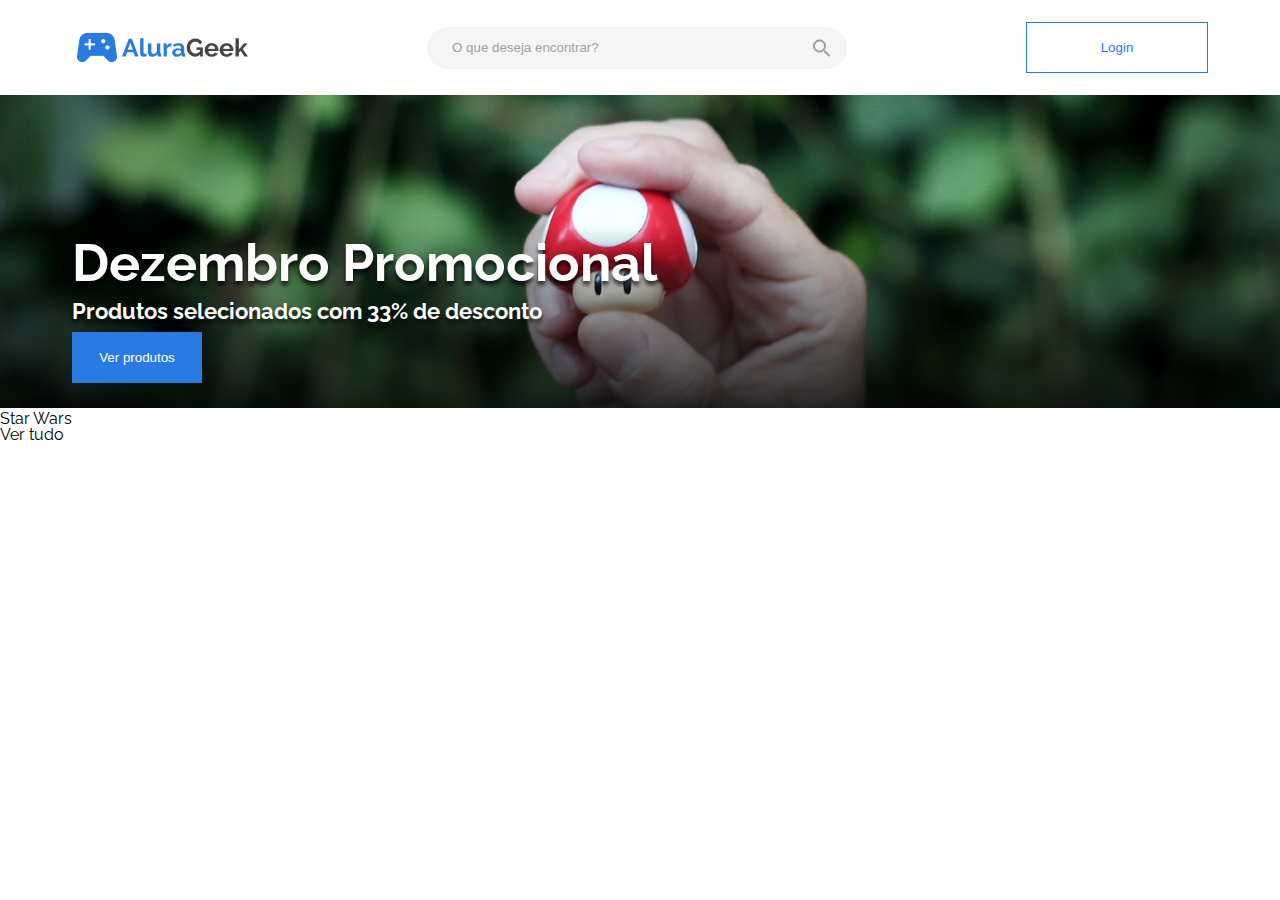
==== index.html @ d2045e69 "atualizaçao" ====
<!DOCTYPE html>
<html lang="pt-br">

<head>
    <meta charset="UTF-8">
    <meta http-equiv="X-UA-Compatible" content="IE=edge">
    <meta name="viewport" content="width=device-width, initial-scale=1.0">
    <title>Alurageek</title>
    <link rel="stylesheet" href="assets/css/reset.css">
    <link rel="shortcut icon" href="assets/imagens/favicon.ico" type="image/x-icon">
    <link rel="stylesheet" href="assets/css/style.css">
    <link rel="stylesheet" href="assets/css/cabecalho/cabecalho.css">
    <link rel="stylesheet" href="assets/css/cabecalho/cabecalho-pesquisa.css">
    <link rel="stylesheet" href="assets/css/cabecalho/cabecalho-login.css">
    <link rel="stylesheet" href="assets/css/banner/banner.css">
    <link rel="stylesheet" href="assets/css/banner/banner-imagem.css">
    <link rel="stylesheet" href="assets/css/banner/banner-titulo.css">
    <link rel="stylesheet" href="assets/css/banner/banner-texto.css">
    <link rel="stylesheet" href="assets/css/banner/banner-botao.css">
</head>

<body>
    <header>
        <div class="cabecalho">
            <img src="assets/imagens/Logo.png" alt="Logotipo do Alurageek" class="cabecalho__logo">
            <input type="text" placeholder="O que deseja encontrar?" class="cabecalho__pesquisa">
            <input type="button" value="Login" class="cabecalho__login">
        </div>
    </header>
    <main>
        <section class="banner">
            <img src="assets/imagens/banner.png" alt="banner" class="banner__imagem">
            <div class="banner__conteudo">
                <h2 class="banner__titulo">Dezembro Promocional</h2>
                <p class="banner__texto">Produtos selecionados com 33% de desconto</p>
                <input type="button" class="banner__botao" value="Ver produtos">
            </div>
        </section>
        <section class="produtos">
            <div class="produtos__fila-1">
                <div class="produtos__secao">
                    <h2>Star Wars</h2>
                    <h3>Ver tudo</h3>
                </div>
                <img src="" alt="">
                <p></p>
                <p></p>
                <p></p>
            </div>
            <div class="produtos__fila-2"></div>
            <div class="produtos__fila-3"></div>
        </section>
    </main>
</body>

</html>
---- assets/css/style.css ----
@import url('https://fonts.googleapis.com/css2?family=Raleway&display=swap'); 

body {
    font-family: Raleway;
}
---- assets/css/cabecalho/cabecalho.css ----
.cabecalho {
    max-width: 1136px;
    margin: 0 auto ;
    display: flex;
    height: 95px;
    align-items: center;
    justify-content: space-between;
}
---- assets/css/cabecalho/cabecalho-pesquisa.css ----
.cabecalho__pesquisa {
    width: 393px;
    height: 40px;
    border-radius: 50px;
    border: none;
    background-color: #f5f5f5;
    padding-left: 25px;
    background-image: url(../../imagens/pesquisa.png);
    background-repeat: no-repeat;
    background-position: 96%;
}

.cabecalho__pesquisa::placeholder {
    color: #A2A2A2;
}
---- assets/css/cabecalho/cabecalho-login.css ----
.cabecalho__login {
    width: 182px;
    height: 51px;
    background-color: #ffffff;
    border: solid #2A7AE4 1px;
    color: #2A7AE4;
}
---- assets/css/banner/banner.css ----
.banner {
    position: relative;
}

.banner__conteudo {
    max-width: 1136px;
    margin: 0 auto ;
}
---- assets/css/banner/banner-imagem.css ----
.banner__imagem{
    background: no-repeat center / cover;
    width: 100%;   
}
---- assets/css/banner/banner-titulo.css ----
.banner__titulo {
    color: #fdfdfd;
    position: absolute;
    text-shadow: 0 4px 4px rgba(0, 0, 0, 0.75);
    text-align: center;
    font-family: 'Raleway';
    font-size: 52px;
    font-weight: bold;
    top: 45%;
}
---- assets/css/banner/banner-texto.css ----
.banner__texto {
    color: #fdfdfd;
    position: absolute;
    text-shadow: 0 4px 4px rgba(0, 0, 0, 0.75);
    top: 65%;
    text-align: center;
    font-size: 22px;
    font-weight: bold;
}
---- assets/css/banner/banner-botao.css ----
.banner__botao {
    color: #ffffff;
    background-color: #2A7AE4;
    position: absolute;
    border: none;
    top: 75%;
    text-align: center;
    width: 130px;
    height: 51px;
}
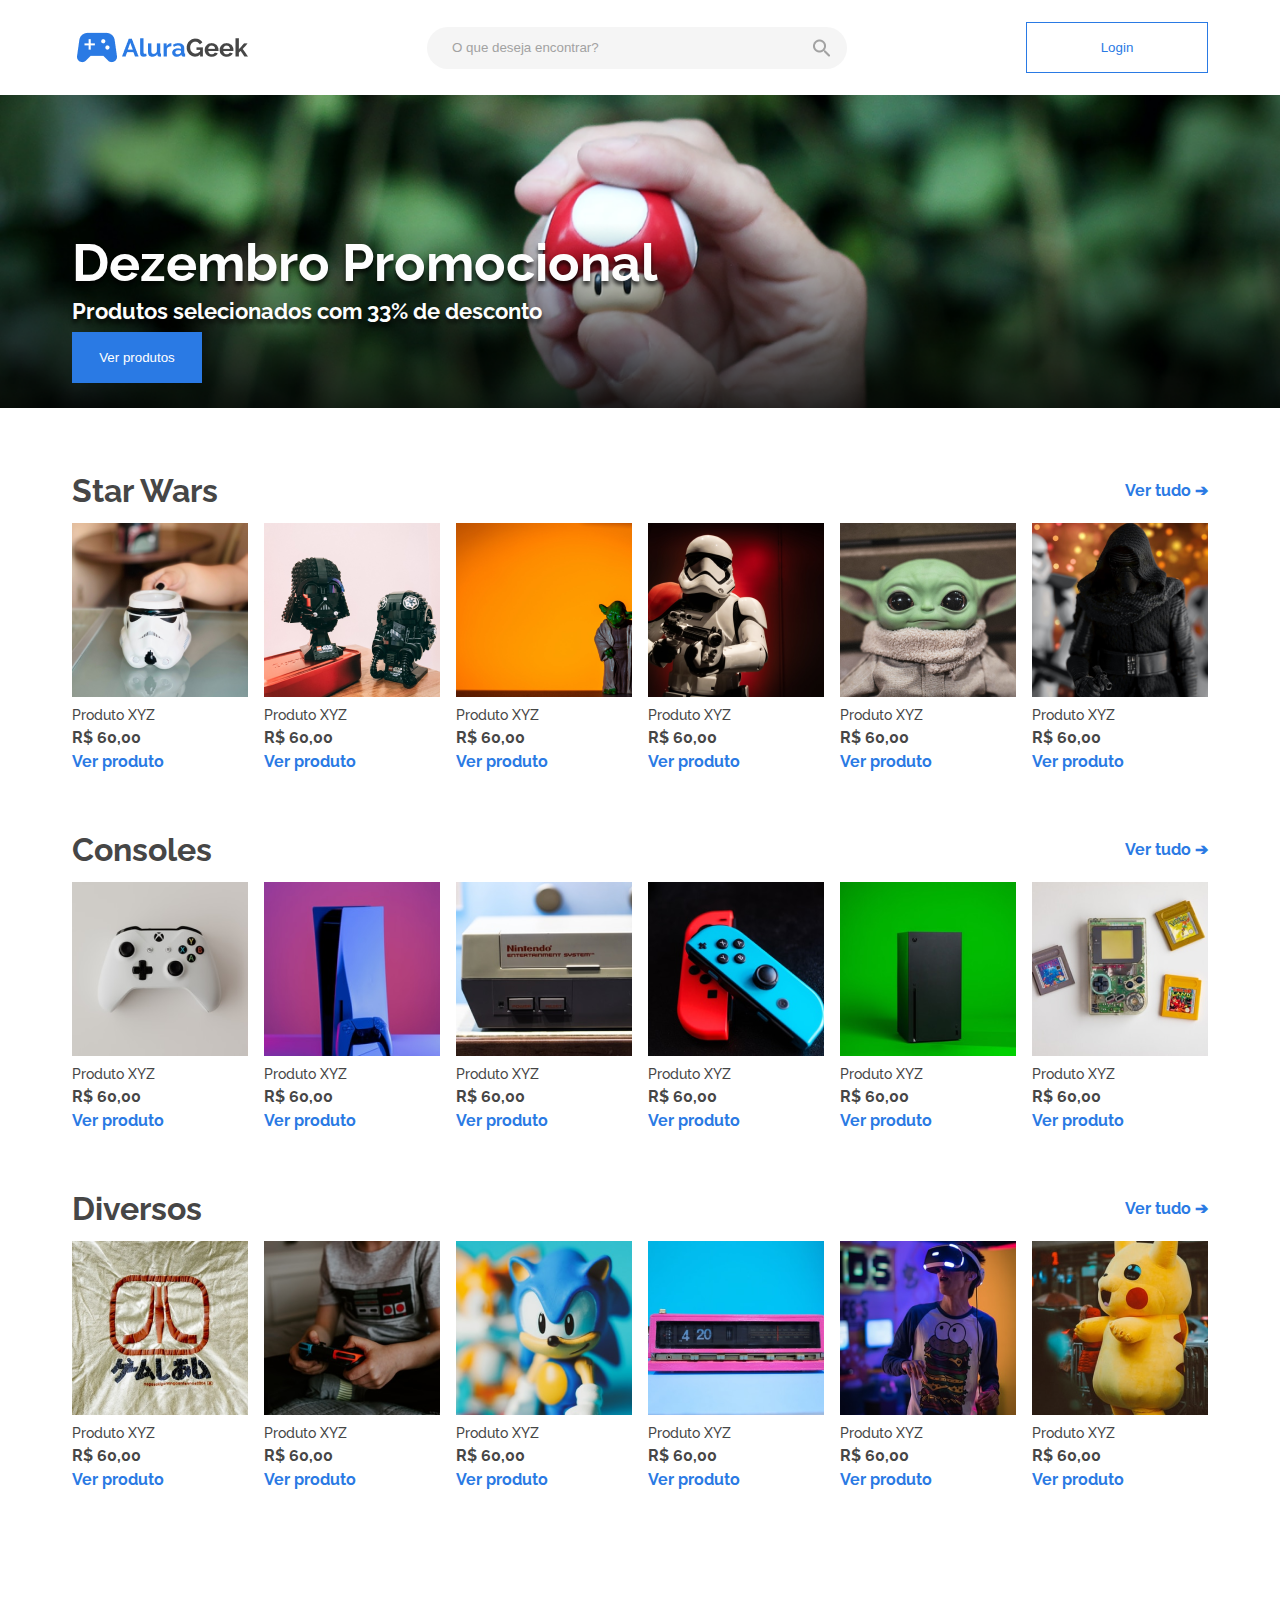
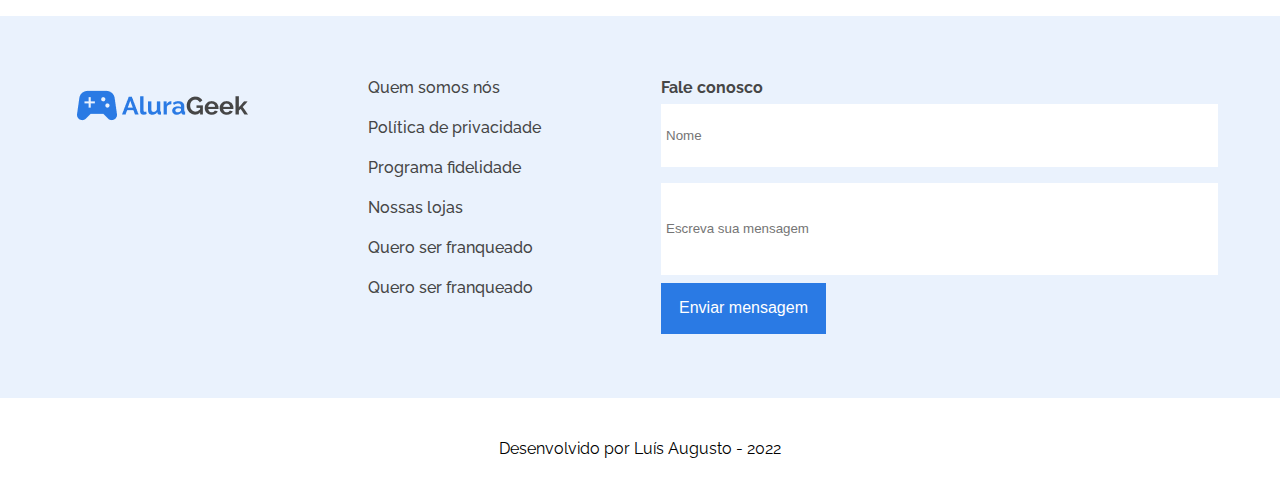
==== commit c4ab11a4: "mais um projeto concluido" ====
--- a/index.html
+++ b/index.html
@@ -17,6 +17,8 @@
     <link rel="stylesheet" href="assets/css/banner/banner-titulo.css">
     <link rel="stylesheet" href="assets/css/banner/banner-texto.css">
     <link rel="stylesheet" href="assets/css/banner/banner-botao.css">
+    <link rel="stylesheet" href="assets/css/produtos/produtos.css">
+    <link rel="stylesheet" href="assets/css/fale-conosco/fale-conosco.css">
 </head>
 
 <body>
@@ -24,7 +26,7 @@
         <div class="cabecalho">
             <img src="assets/imagens/Logo.png" alt="Logotipo do Alurageek" class="cabecalho__logo">
             <input type="text" placeholder="O que deseja encontrar?" class="cabecalho__pesquisa">
-            <input type="button" value="Login" class="cabecalho__login">
+            <a href="login.html"><input type="button" value="Login" class="cabecalho__login"></a>
         </div>
     </header>
     <main>
@@ -37,20 +39,162 @@
             </div>
         </section>
         <section class="produtos">
-            <div class="produtos__fila-1">
-                <div class="produtos__secao">
-                    <h2>Star Wars</h2>
-                    <h3>Ver tudo</h3>
+            <div class="produtos__secao">
+                <h2 class="produtos__titulo">Star Wars</h2>
+                <a href="#" class="produtos__vertudo">Ver tudo</a>
+            </div>
+            <div class="produtos__fila">
+                <article>
+                    <img src="assets/imagens/imgsw1.png" alt="">
+                    <p class="produtos__nome">Produto XYZ</p>
+                    <p class="produtos__preco">R$ 60,00</p>
+                    <p class="produtos__verproduto">Ver produto</p>
+                </article>
+                <article>
+                    <img src="assets/imagens/imgsw2.png" alt="">
+                    <p class="produtos__nome">Produto XYZ</p>
+                    <p class="produtos__preco">R$ 60,00</p>
+                    <p class="produtos__verproduto">Ver produto</p>
+                </article>
+                <article>
+                    <img src="assets/imagens/imgsw3.png" alt="">
+                    <p class="produtos__nome">Produto XYZ</p>
+                    <p class="produtos__preco">R$ 60,00</p>
+                    <p class="produtos__verproduto">Ver produto</p>
+                </article>
+                <article>
+                    <img src="assets/imagens/imgsw4.png" alt="">
+                    <p class="produtos__nome">Produto XYZ</p>
+                    <p class="produtos__preco">R$ 60,00</p>
+                    <p class="produtos__verproduto">Ver produto</p>
+                </article>
+                <article>
+                    <img src="assets/imagens/imgsw5.png" alt="">
+                    <p class="produtos__nome">Produto XYZ</p>
+                    <p class="produtos__preco">R$ 60,00</p>
+                    <p class="produtos__verproduto">Ver produto</p>
+                </article>
+                <article>
+                    <img src="assets/imagens/imgsw6.png" alt="">
+                    <p class="produtos__nome">Produto XYZ</p>
+                    <p class="produtos__preco">R$ 60,00</p>
+                    <p class="produtos__verproduto">Ver produto</p>
+                </article>
+            </div>
+            <div class="produtos__secao">
+                <h2 class="produtos__titulo">Consoles</h2>
+                <a href="#" class="produtos__vertudo">Ver tudo</a>
+            </div>
+            <div class="produtos__fila">
+                <article>
+                    <img src="assets/imagens/imgconsole1.png" alt="">
+                    <p class="produtos__nome">Produto XYZ</p>
+                    <p class="produtos__preco">R$ 60,00</p>
+                    <p class="produtos__verproduto">Ver produto</p>
+                </article>
+                <article>
+                    <img src="assets/imagens/imgconsole2.png" alt="">
+                    <p class="produtos__nome">Produto XYZ</p>
+                    <p class="produtos__preco">R$ 60,00</p>
+                    <p class="produtos__verproduto">Ver produto</p>
+                </article>
+                <article>
+                    <img src="assets/imagens/imgconsole3.png" alt="">
+                    <p class="produtos__nome">Produto XYZ</p>
+                    <p class="produtos__preco">R$ 60,00</p>
+                    <p class="produtos__verproduto">Ver produto</p>
+                </article>
+                <article>
+                    <img src="assets/imagens/imgconsole4.png" alt="">
+                    <p class="produtos__nome">Produto XYZ</p>
+                    <p class="produtos__preco">R$ 60,00</p>
+                    <p class="produtos__verproduto">Ver produto</p>
+                </article>
+                <article>
+                    <img src="assets/imagens/imgconsole5.png" alt="">
+                    <p class="produtos__nome">Produto XYZ</p>
+                    <p class="produtos__preco">R$ 60,00</p>
+                    <p class="produtos__verproduto">Ver produto</p>
+                </article>
+                <article>
+                    <img src="assets/imagens/imgconsole6.png" alt="">
+                    <p class="produtos__nome">Produto XYZ</p>
+                    <p class="produtos__preco">R$ 60,00</p>
+                    <p class="produtos__verproduto">Ver produto</p>
+                </article>
+            </div>
+
+            <div class="produtos__secao">
+                <h2 class="produtos__titulo">Diversos</h2>
+                <a href="#" class="produtos__vertudo">Ver tudo</a>
+            </div>
+            <div class="produtos__fila">
+                <article>
+                    <img src="assets/imagens/imgdiverso1.png" alt="">
+                    <p class="produtos__nome">Produto XYZ</p>
+                    <p class="produtos__preco">R$ 60,00</p>
+                    <p class="produtos__verproduto">Ver produto</p>
+                </article>
+                <article>
+                    <img src="assets/imagens/imgdiverso2.png" alt="">
+                    <p class="produtos__nome">Produto XYZ</p>
+                    <p class="produtos__preco">R$ 60,00</p>
+                    <p class="produtos__verproduto">Ver produto</p>
+                </article>
+                <article>
+                    <img src="assets/imagens/imgdiverso3.png" alt="">
+                    <p class="produtos__nome">Produto XYZ</p>
+                    <p class="produtos__preco">R$ 60,00</p>
+                    <p class="produtos__verproduto">Ver produto</p>
+                </article>
+                <article>
+                    <img src="assets/imagens/imgdiverso4.png" alt="">
+                    <p class="produtos__nome">Produto XYZ</p>
+                    <p class="produtos__preco">R$ 60,00</p>
+                    <p class="produtos__verproduto">Ver produto</p>
+                </article>
+                <article>
+                    <img src="assets/imagens/imgdiverso5.png" alt="">
+                    <p class="produtos__nome">Produto XYZ</p>
+                    <p class="produtos__preco">R$ 60,00</p>
+                    <p class="produtos__verproduto">Ver produto</p>
+                </article>
+                <article>
+                    <img src="assets/imagens/imgdiverso6.png" alt="">
+                    <p class="produtos__nome">Produto XYZ</p>
+                    <p class="produtos__preco">R$ 60,00</p>
+                    <p class="produtos__verproduto">Ver produto</p>
+                </article>
+            </div>
+        </section>
+        <section class="faleconosco">
+            <div class="faleconosco__conteudo">
+                <img src="assets/imagens/Logo.png" alt="">
+                <div class="faleconosco__links">
+                    <ul>
+                        <li><a href="">Quem somos nós</a>
+                        <li><a href="">Política de privacidade</a>
+                        <li><a href="">Programa fidelidade</a>
+                        <li><a href="">Nossas lojas</a>
+                        <li><a href="">Quero ser franqueado</a>
+                        <li><a href="">Quero ser franqueado</a>
+                    </ul>
                 </div>
-                <img src="" alt="">
-                <p></p>
-                <p></p>
-                <p></p>
-            </div>
-            <div class="produtos__fila-2"></div>
-            <div class="produtos__fila-3"></div>
+                <div class="faleconosco__formulario">
+                    <h2 class="faleconosco__form-titulo">Fale conosco</h2>
+                    <form action="" class="adicionar">
+                        <input type="text" name="nome" id="nome" placeholder="Nome" class="faleconosco__form-nome">
+                        <input name="texto" type="text" class="faleconosco__form-texto"
+                            placeholder="Escreva sua mensagem"></textarea>
+                        <input type="submit" value="Enviar mensagem" class="faleconosco__form-botao">
+                    </form>
+                </div>
+            </div>
         </section>
     </main>
+    <footer>
+        <p>Desenvolvido por Luís Augusto - 2022</p>
+    </footer>
 </body>
 
 </html>--- a/assets/css/cabecalho/cabecalho.css
+++ b/assets/css/cabecalho/cabecalho.css
@@ -5,4 +5,4 @@
     height: 95px;
     align-items: center;
     justify-content: space-between;
-}+}
--- a/assets/css/cabecalho/cabecalho-pesquisa.css
+++ b/assets/css/cabecalho/cabecalho-pesquisa.css
@@ -12,4 +12,10 @@
 
 .cabecalho__pesquisa::placeholder {
     color: #A2A2A2;
+}
+
+@media screen and (max-width: 600px) {
+    .cabecalho__pesquisa {
+        display: none;
+    }
 }--- a/assets/css/cabecalho/cabecalho-login.css
+++ b/assets/css/cabecalho/cabecalho-login.css
@@ -4,4 +4,5 @@
     background-color: #ffffff;
     border: solid #2A7AE4 1px;
     color: #2A7AE4;
+    cursor: pointer;
 }--- a/assets/css/produtos/produtos.css
+++ b/assets/css/produtos/produtos.css
@@ -0,0 +1,56 @@
+.produtos {
+    padding-top: 64px;
+    padding-bottom: 64px;
+    max-width: 1136px;
+    margin: 0 auto;
+}
+
+.produtos__secao {
+    display: flex;
+    justify-content: space-between;
+    align-items: center;
+    padding-bottom: 16px;
+}
+
+.produtos__titulo {
+    font-size: 32px;
+    font-weight: 700;
+    color: #464646;
+}
+
+.produtos__vertudo {
+    color: #2A7AE4;
+    font-size: 16px;
+    font-weight: 700;
+    text-decoration: none;
+}
+
+.produtos__vertudo::after {
+    content: "  \2794";
+}
+
+.produtos__fila {
+    display: flex;
+    justify-content: space-between;
+    padding-bottom: 64px;
+}
+
+.produtos__nome {
+    font-size: 14px;
+    font-weight: 500;
+    color: #464646;
+    padding: 8px 0 8px 0;
+}
+
+.produtos__preco {
+    font-size: 16px;
+    font-weight: 700;
+    color: #464646;
+    padding: 0 0 8px 0;
+}
+
+.produtos__verproduto {
+    font-size: 16px;
+    font-weight: 700;
+    color: #2A7AE4;
+}--- a/assets/css/fale-conosco/fale-conosco.css
+++ b/assets/css/fale-conosco/fale-conosco.css
@@ -0,0 +1,63 @@
+.faleconosco {
+    background-color: #EAF2FD;
+    padding: 64px 0 64px 0;
+}
+
+.faleconosco__conteudo {
+    max-width: 1136px;
+    margin: 0 auto;
+    display: flex;
+    align-items: flex-start;
+    justify-content: space-between;
+}
+
+.faleconosco__links ul li {
+    padding-bottom: 24px;
+}
+
+.faleconosco__links ul li a {
+    text-decoration: none;
+    color: #464646;
+    font-size: 16px;
+    font-weight: 500;
+}
+
+.faleconosco__form-titulo {
+    font-size: 16px;
+    font-weight: 700;
+    color: #464646;
+    padding-bottom: 8px;
+}
+
+.faleconosco__form-nome {
+    width: 100%;
+    height: 53px;
+    margin-bottom: 16px;
+    padding: 5px;
+    border: 0;
+}
+
+.faleconosco__form-texto {
+    width: 100%;
+    height: 82px;
+    margin-bottom: 8px;
+    padding: 5px;
+    border: 0;
+}
+
+.faleconosco__form-botao {
+    width: 165px;
+    height: 51px;
+    background-color: #2A7AE4;
+    color: white;
+    font-size: 16px;
+    font-weight: 400;
+    border: 0;
+}
+
+footer {
+    height: 102px;
+    display: flex;
+    align-items: center;
+    justify-content: center;
+}